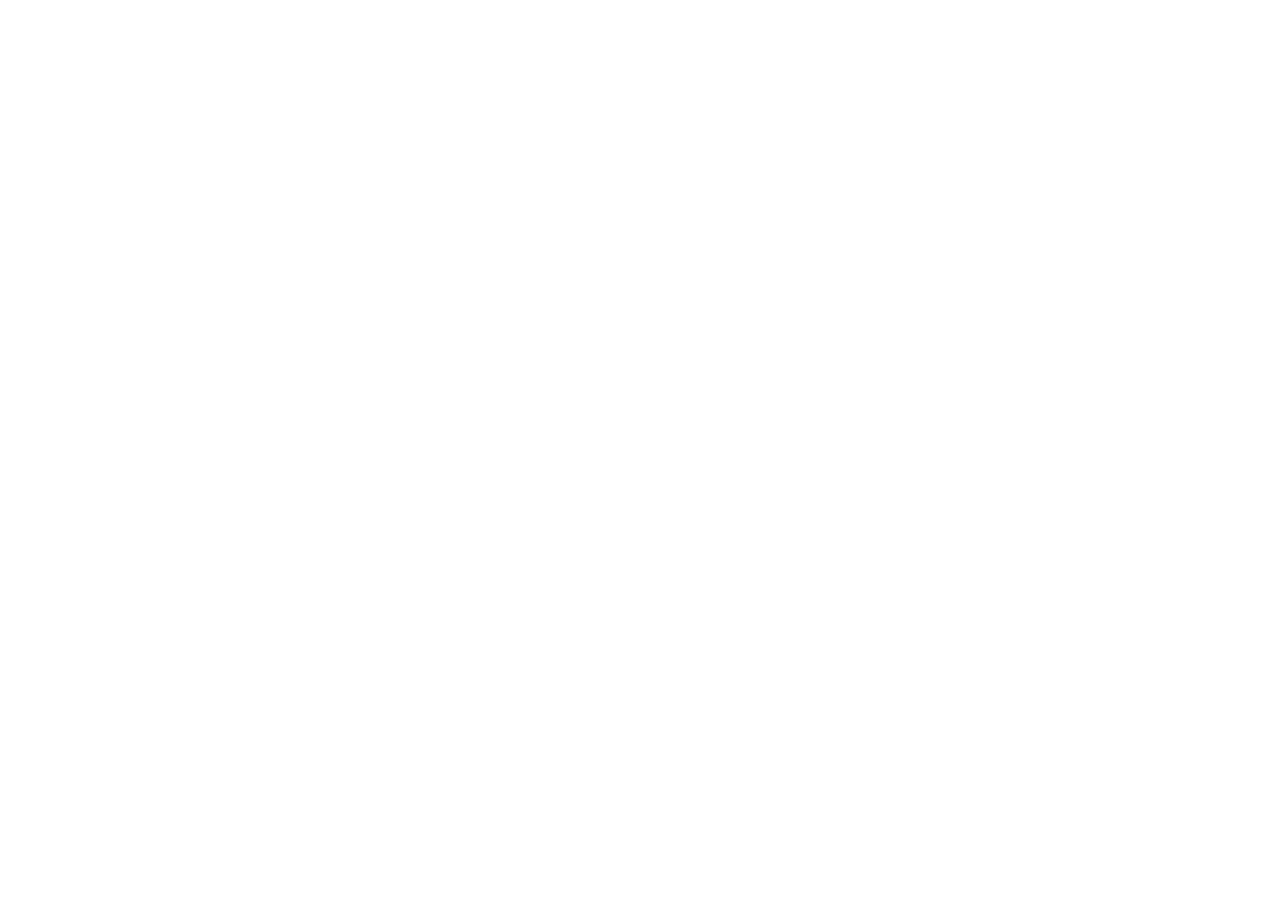
==== pages/home/index.html @ 1e530644 "Initial commit" ====
<!DOCTYPE html>
<html lang="pt-br">
  <head>
    <meta charset="UTF-8" />
    <meta http-equiv="X-UA-Compatible" content="IE=edge" />
    <meta name="viewport" content="width=device-width, initial-scale=1.0" />
    <link rel="stylesheet" href="/styles/globalStyles.css" />
    <link rel="stylesheet" href="index.css" />
    <title>Git Search</title>
  </head>
  <body>
    <main></main>
    <script src="index.js"></script>
  </body>
</html>
---- styles/globalStyles.css ----
* {
  margin: 0;
  padding: 0;
  box-sizing: border-box;
}

:root{
    --color-brand-1: #C2255C;
    --color-brand-2: #D6336C;
    --color-grey-1:  #191C1F;
    --color-grey-2:  #212529;
    --color-grey-3:  #33363A;
    --color-grey-4:  #373B3E;
    --color-grey-6:  #A6A8A9;
    --color-grey-7:  #FFFFFF;
    --color-alert:   #C22554;
}
---- pages/home/index.css ----
/* Desenvolva sua estilização aqui...*/
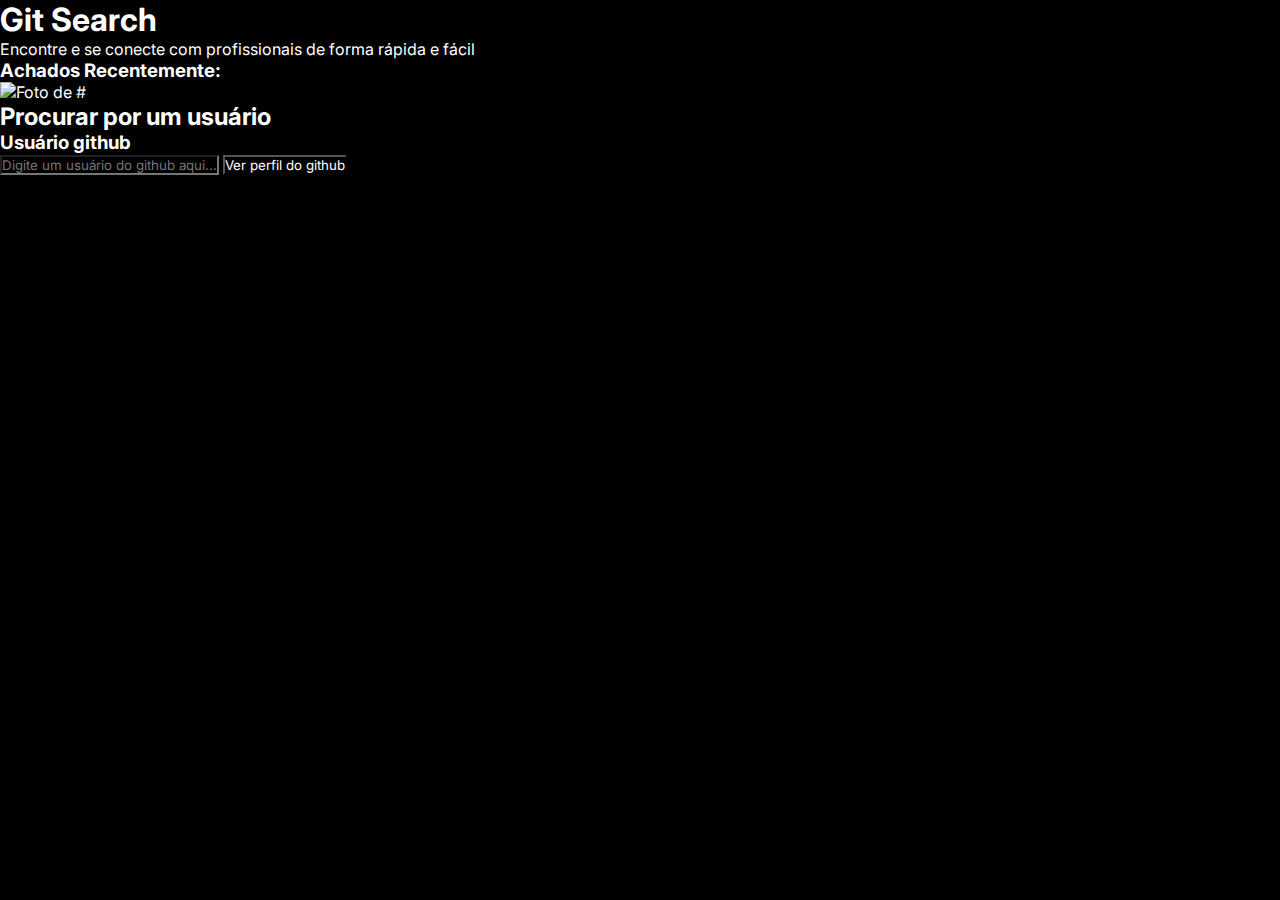
==== commit 03513773: "feat: html and css finished" ====
--- a/pages/home/index.html
+++ b/pages/home/index.html
@@ -4,12 +4,33 @@
     <meta charset="UTF-8" />
     <meta http-equiv="X-UA-Compatible" content="IE=edge" />
     <meta name="viewport" content="width=device-width, initial-scale=1.0" />
-    <link rel="stylesheet" href="/styles/globalStyles.css" />
-    <link rel="stylesheet" href="index.css" />
+    <link rel="stylesheet" href="../../styles/globalStyles.css" />
+    <link rel="stylesheet" href="./index.css" />
     <title>Git Search</title>
   </head>
   <body>
-    <main></main>
+    <main>
+      <section class="title">
+        <h1 class="pageTitle">Git Search</h1>
+        <p class="pageDescription">Encontre e se conecte com profissionais de forma rápida e fácil</p>
+        <div class="recents">
+          <h3 class="recentsTitle">Achados Recentemente:</h3>
+          <ul class="recentsList">
+            <li class="recentSearched">
+              <a class="imgContainer" href="#">
+                <img class="profilePic" src="#" alt="Foto de #" title="Acessar este perfil">
+              </a>
+            </li>
+          </ul>
+        </div>
+      </section>
+      <section class="searchUser">
+        <h2 class="searchTitle">Procurar por um usuário</h2>
+        <h3 searchDescription>Usuário github</h3>
+        <input class="searchInput" type="text" name="userToSearch" id="userToSearch" placeholder="Digite um usuário do github aqui...">
+        <button class="searchButton">Ver perfil do github</button>
+      </section>
+    </main>
     <script src="index.js"></script>
   </body>
 </html>
--- a/styles/globalStyles.css
+++ b/styles/globalStyles.css
@@ -1,10 +1,32 @@
+@import url('https://fonts.googleapis.com/css2?family=Inter:wght@400;500;600;700&display=swap');
+
 * {
   margin: 0;
   padding: 0;
   box-sizing: border-box;
+  list-style: none;
+  text-decoration: none;
+  font-family: 'Inter', sans-serif;
+  color: #FFFFFF;
+  background-color: #000000;
 }
 
 :root{
+    --size-1: 3rem;                 /* 48 */
+    --size-2: 2.75rem;              /* 44 */
+    --size-3: 2.5rem;               /* 40 */
+    --size-4: 2.25rem;              /* 36 */
+    --size-5: 2rem;                 /* 32 */
+    --size-6: 1.75rem;              /* 28 */
+    --size-7: 1.5rem;               /* 24 */
+    --size-8: 1.25rem;              /* 20 */
+    --size-9: 1rem;                 /* 16 */
+    --size-10: 0.75rem;             /* 12 */
+    --size-11: 0.5rem;              /* 08 */
+    --size-12: 0.25rem;             /* 04 */
+    --size-13: 0.125rem;            /* 02 */
+    --size-14: 0.0625rem;           /* 01 */
+
     --color-brand-1: #C2255C;
     --color-brand-2: #D6336C;
     --color-grey-1:  #191C1F;
@@ -14,4 +36,38 @@
     --color-grey-6:  #A6A8A9;
     --color-grey-7:  #FFFFFF;
     --color-alert:   #C22554;
+
+    --radius-1: 2rem;
+    --radius-2: 0.5rem;
+    --radius-3: 0.25rem;
+
+    --title-1: 2rem;                /* 32 */
+    --title-2: 1.5rem;              /* 24 */
+    --title-3: 1.25rem;             /* 20 */
+    --text-1:  1.25rem;             /* 20 */
+    --text-2:  1rem;                /* 16 */
+    --text-3:  0.875rem;            /* 14 */
+
+    --line-height-1: 3rem;          /* 48 */
+    --line-height-2: 1.8125rem;     /* 29 */
+    --line-height-3: 1.5rem;        /* 24 */
+    --line-height-4: 1.1875rem;     /* 19 */
+    --line-height-5: 1.3125rem;     /* 15 */
+    --line-height-6: 150%;          /* ?? */
+
+  
+    --font-weight-1: 700;
+    --font-weight-2: 600;
+    --font-weight-3: 500;
+    --font-weight-4: 400;
+  
+    --button-height-1: 2.375rem;    /* 38 */
+    --button-height-2: 1.75rem;     /* 28 */
+
+    --img-profile: 5rem;            /* 80 */
+  
+    --padding-btn-1: 0 1.5rem;       /* 24 */
+    --padding-btn-2: 0 0.5rem;       /* 08 */
+    --padding-cards: 2.5rem 1.75rem;
+
 }
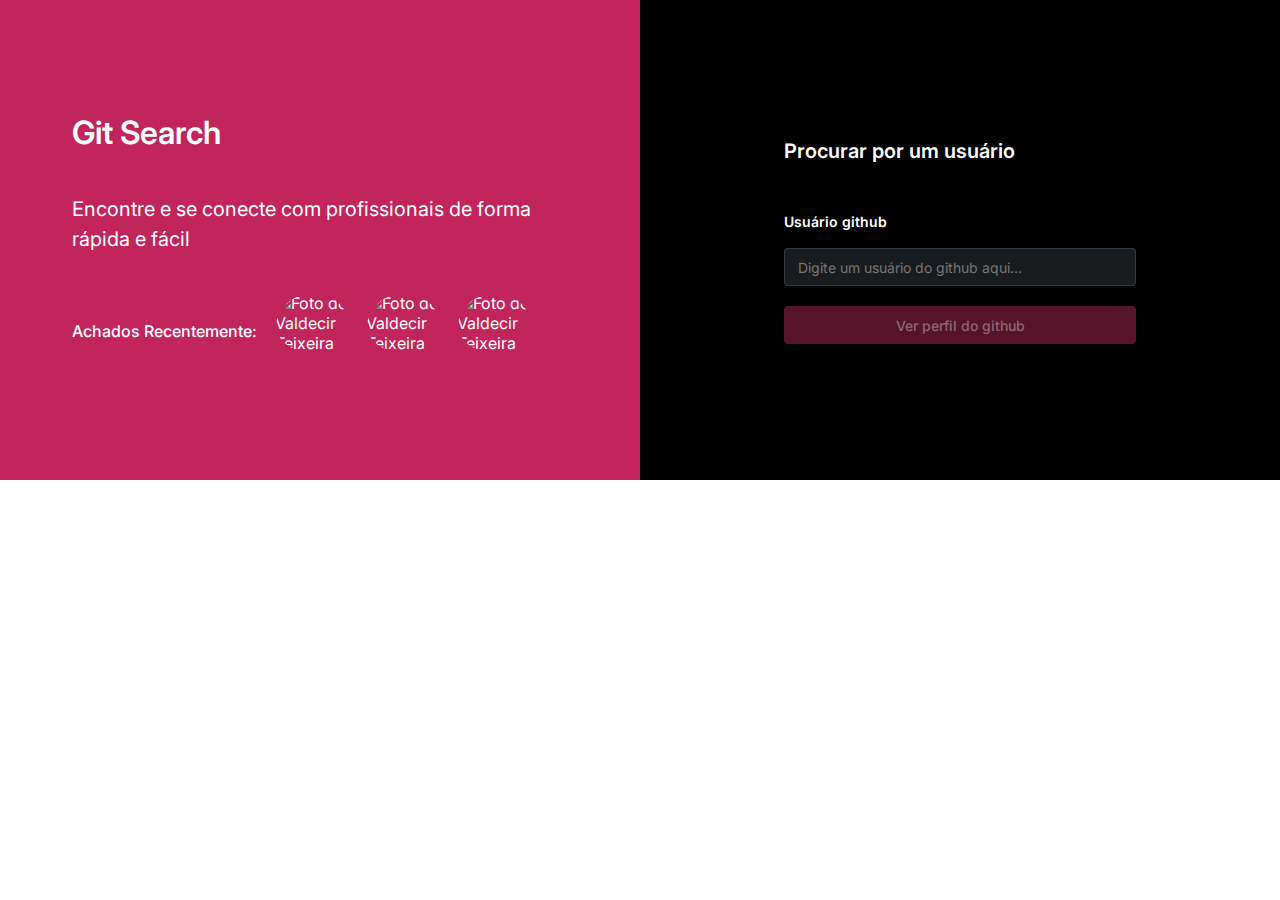
==== commit 6638be5d: "feat: css finished and showing last searched" ====
--- a/pages/home/index.html
+++ b/pages/home/index.html
@@ -5,32 +5,34 @@
     <meta http-equiv="X-UA-Compatible" content="IE=edge" />
     <meta name="viewport" content="width=device-width, initial-scale=1.0" />
     <link rel="stylesheet" href="../../styles/globalStyles.css" />
+    <link rel="stylesheet" href="../../styles/buttons.css" />
     <link rel="stylesheet" href="./index.css" />
     <title>Git Search</title>
   </head>
   <body>
     <main>
       <section class="title">
-        <h1 class="pageTitle">Git Search</h1>
-        <p class="pageDescription">Encontre e se conecte com profissionais de forma rápida e fácil</p>
-        <div class="recents">
-          <h3 class="recentsTitle">Achados Recentemente:</h3>
-          <ul class="recentsList">
-            <li class="recentSearched">
-              <a class="imgContainer" href="#">
-                <img class="profilePic" src="#" alt="Foto de #" title="Acessar este perfil">
-              </a>
-            </li>
-          </ul>
+        <div class="titleContainer">
+          <h1 class="pageTitle">Git Search</h1>
+          <p class="pageDescription">Encontre e se conecte com profissionais de forma rápida e fácil</p>
+          <div class="recents">
+            <h3 class="recentsTitle">Achados Recentemente:</h3>
+            <ul class="recentsList">
+            </ul>
+          </div>
         </div>
       </section>
       <section class="searchUser">
-        <h2 class="searchTitle">Procurar por um usuário</h2>
-        <h3 searchDescription>Usuário github</h3>
-        <input class="searchInput" type="text" name="userToSearch" id="userToSearch" placeholder="Digite um usuário do github aqui...">
-        <button class="searchButton">Ver perfil do github</button>
+        <div class="searchContainer">
+          <h2 class="searchTitle">Procurar por um usuário</h2>
+          <h3 class="searchDescription">Usuário github</h3>
+          <input class="searchInput" type="text" name="userToSearch" id="userToSearch" placeholder="Digite um usuário do github aqui...">
+          <p class="user-not-found hide">Usuário não encontrado</p>
+          <button class="searchButton">Ver perfil do github</button>
+          </div>
       </section>
     </main>
-    <script src="index.js"></script>
+    <script src="../../scripts/list.js"></script>
+    <script src="./index.js"></script>
   </body>
 </html>
--- a/styles/globalStyles.css
+++ b/styles/globalStyles.css
@@ -8,7 +8,6 @@
   text-decoration: none;
   font-family: 'Inter', sans-serif;
   color: #FFFFFF;
-  background-color: #000000;
 }
 
 :root{
@@ -47,6 +46,7 @@
     --text-1:  1.25rem;             /* 20 */
     --text-2:  1rem;                /* 16 */
     --text-3:  0.875rem;            /* 14 */
+    --text-4:  0.75rem;             /* 12 */
 
     --line-height-1: 3rem;          /* 48 */
     --line-height-2: 1.8125rem;     /* 29 */
@@ -54,7 +54,6 @@
     --line-height-4: 1.1875rem;     /* 19 */
     --line-height-5: 1.3125rem;     /* 15 */
     --line-height-6: 150%;          /* ?? */
-
   
     --font-weight-1: 700;
     --font-weight-2: 600;
--- a/styles/buttons.css
+++ b/styles/buttons.css
@@ -0,0 +1,98 @@
+.btn-1 {
+    height: var(--button-height-1);
+    background-color: var(--color-brand-2);
+    padding: var(--padding-btn-1);
+    border: none;
+    border-radius: var(--radius-2);
+    font-size: var(--text-3);
+    font-weight: var(--font-weight-2);
+    color: var(--color-grey-7);
+    cursor: pointer;
+}
+
+.btn-1:hover {
+    background-color: var(--color-brand-1);
+}
+
+.btn-2 {
+    height: var(--button-height-1);
+    background-color: var(--color-grey-3);
+    padding: var(--padding-btn-1);
+    border: none;
+    border-radius: var(--radius-2);
+    font-size: var(--text-3);
+    font-weight: var(--font-weight-2);
+    color: var(--color-grey-7);
+    cursor: pointer;
+}
+
+.btn-2:hover {
+    background-color: var(--color-grey-2);
+}
+
+.btn-3 {
+    height: var(--button-height-2);
+    background-color: var(--color-grey-3);
+    padding: var(--padding-btn-1);
+    border: 0.0625rem solid var(--color-grey-7);
+    border-radius: var(--radius-3);
+    font-size: var(--text-3);
+    font-weight: var(--font-weight-3);
+    color: var(--color-grey-7);
+    cursor: pointer;
+}
+
+.btn-3:hover {
+    background-color: var(--color-brand-2);
+}
+
+.searchButton {
+    height: var(--button-height-1);
+    background-color: rgba(214, 51, 108, 0.4);
+    padding: var(--padding-btn-1);
+    border: none;
+    border-radius: var(--radius-3);
+    font-size: var(--text-3);
+    font-weight: var(--font-weight-3);
+    color: rgba(255, 255, 255, 0.35);
+    margin-top: 1.25rem;
+}
+
+.searchButton-active {
+    height: var(--button-height-1);
+    background-color: var(--color-brand-2);
+    padding: var(--padding-btn-1);
+    border: none;
+    border-radius: var(--radius-3);
+    font-size: var(--text-3);
+    font-weight: var(--font-weight-3);
+    color: var(--color-grey-7);
+    cursor: pointer;
+    margin-top: 1.25rem;
+}
+
+.searchButton-active:hover {
+    background-color: var(--color-brand-1);
+}
+
+
+
+
+
+
+
+
+
+
+
+
+
+
+
+
+
+
+
+
+
+
--- a/pages/home/index.css
+++ b/pages/home/index.css
@@ -1 +1,224 @@
-/* Desenvolva sua estilização aqui...*/+body {
+    width: 26.5625rem;
+    max-width: 100vw;
+    min-height: 100vh;
+    margin: 0 auto;
+    display: flex;
+    flex-direction: column;
+}
+
+main {
+    display: flex;
+    flex-direction: column;
+    align-items: center;
+}
+
+.title {
+    margin: auto 0;
+    width: 100%;
+    height: 30rem;
+    background-color: var(--color-brand-1);
+}
+
+.titleContainer {
+    margin: auto 0;
+    width: 100%;
+    height: 30rem;
+    padding: 2rem;
+    display: flex;
+    justify-content: center;
+    flex-direction: column;
+}
+
+.pageTitle {
+    font-size: var(--title-1);
+    font-weight: var(--font-weight-2);
+    line-height: var(--line-height-6);
+    color: var(--color-grey-7);
+    margin-bottom: 2.3125rem;
+}
+
+.pageDescription {
+    font-size: var(--text-1);
+    font-weight: var(--font-weight-4);
+    line-height: var(--line-height-6);
+    color: var(--color-grey-7);
+    margin-bottom: 2.3125rem;
+}
+
+.recents {
+    display: flex;
+    flex-direction: column;
+    gap: 1rem;
+}
+
+.recentsTitle {
+    font-size: var(--text-2);
+    font-weight: var(--font-weight-3);
+    line-height: var(--line-height-6);
+    color: var(--color-grey-7);
+}
+
+.recentsList {
+    display: flex;
+    align-items: center;
+    gap: 0.6875rem;
+}
+
+.recentSearched {
+    width: 100%;
+    display: flex;
+    flex-direction: column;
+    align-items: center;
+    position: relative;
+}
+
+.dev-img-container {
+    width: var(--img-profile);
+    height: var(--img-profile);
+    overflow: hidden;
+    border-radius: 50%;
+    border: 0.125rem solid var(--color-brand-1);
+}
+
+.dev-pic {
+    width: 100%;
+    border-radius: 50%;
+}
+
+.showProfile {
+    width: 8.5rem;
+    height: 1.625rem;
+    background-color: var(--color-grey-7);
+    font-size: var(--text-4);
+    font-weight: var(--font-weight-3);
+    line-height: var(--line-height-6);
+    color: var(--color-grey-2);
+    border-radius: var(--radius-3);
+    border: none;
+    padding: 0 0.5rem;
+    position: absolute;
+    bottom: -1rem;
+    z-index: 1;
+    visibility: hidden;
+}
+
+.recentSearched:hover .dev-img-container {
+    border: 0.125rem solid var(--color-grey-7);
+}
+
+.recentSearched:hover .showProfile {
+    visibility: visible;
+}
+
+.searchUser {
+    margin: auto 0;
+    width: 100%;
+    background-color: #000000;
+}
+
+.searchContainer {
+    margin: auto 0;
+    height: 30rem;
+    padding: 2rem;
+    display: flex;
+    justify-content: center;
+    flex-direction: column;
+}
+
+.searchTitle {
+    font-size: var(--text-1);
+    font-weight: var(--font-weight-2);
+    line-height: var(--line-height-6);
+    color: var(--color-grey-7);
+    margin-bottom: 2.8125rem;
+}
+
+.searchDescription {
+    font-size: var(--text-3);
+    font-weight: var(--font-weight-2);
+    line-height: var(--line-height-6);
+    color: var(--color-grey-7);
+    margin-bottom: 1rem;
+}
+
+.searchInput {
+    padding-left: 0.8125rem;
+    height: 2.375rem;
+    background-color: var(--color-grey-1);
+    font-size: var(--text-3);
+    font-weight: var(--font-weight-4);
+    color: rgba(255, 255, 255, 0.5);
+    border: 0.0625rem solid rgba(255, 255, 255, 0.12);
+    border-radius: var(--radius-3);
+}
+
+.searchInput:focus {
+    border: 0.0625rem solid var(--color-grey-7);
+    outline: var(--color-grey-7);
+}
+
+.user-not-found {
+    color: var(--color-brand-1);
+    margin-top: 1rem;
+}
+
+.show {
+    display: block;
+}
+
+.hide {
+    display: none;
+}
+
+@media(min-width: 63rem){
+    body {
+        width: 100vw;
+    }
+    main {
+        flex-direction: row;
+    }
+    .title {
+        width: 50%;
+    }
+    .titleContainer {
+        margin: 0 auto;
+        width: 35rem;
+    }
+    .recents {
+        flex-direction: row;
+        align-items: center;
+    }
+    .searchUser {
+        width: 50%;
+        display: flex;
+        align-items: center;
+        justify-items: center;
+    }
+    .searchContainer {
+        width: 26rem;
+        margin: 0 auto;
+    }
+}
+
+
+
+
+
+
+
+
+
+
+
+
+
+
+
+
+
+
+
+
+
+
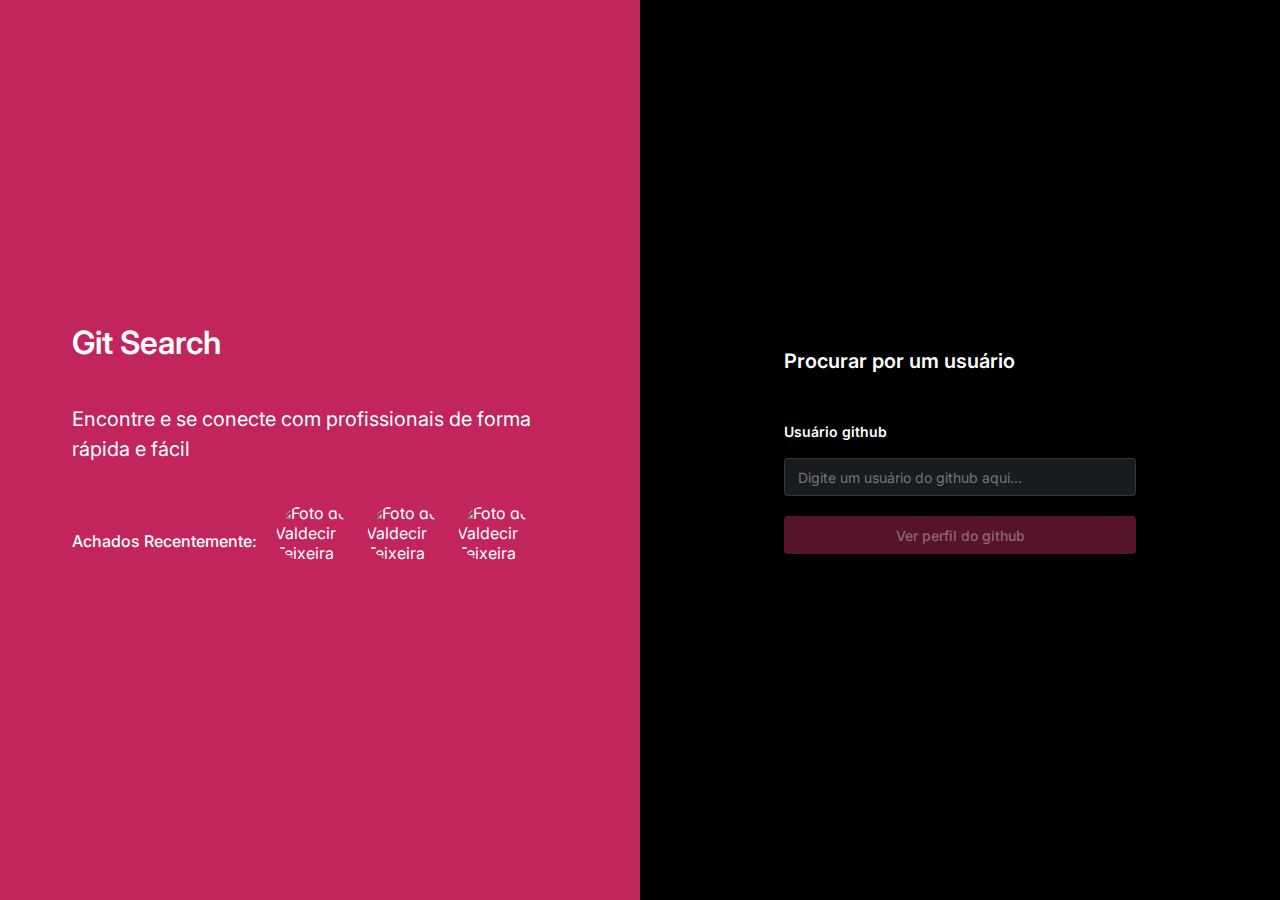
==== commit 70dcf6d0: "feat: search animation working" ====
--- a/pages/home/index.html
+++ b/pages/home/index.html
@@ -28,7 +28,7 @@
           <h3 class="searchDescription">Usuário github</h3>
           <input class="searchInput" type="text" name="userToSearch" id="userToSearch" placeholder="Digite um usuário do github aqui...">
           <p class="user-not-found hide">Usuário não encontrado</p>
-          <button class="searchButton">Ver perfil do github</button>
+          <button id="searchButton" class="searchButton">Ver perfil do github</button>
           </div>
       </section>
     </main>
--- a/pages/home/index.css
+++ b/pages/home/index.css
@@ -171,15 +171,34 @@
     display: none;
 }
 
+.loading {
+    animation: spinner 1s infinite linear;
+}
+
+@keyframes spinner {
+    0% {
+        transform: rotate(0);
+    }
+    100% {
+        transform: rotate(360deg);
+    }
+}
+
 @media(min-width: 63rem){
     body {
-        width: 100vw;
+        min-width: 100vw;
+        min-height: 100vh;
     }
     main {
         flex-direction: row;
     }
     .title {
         width: 50%;
+        min-height: 100vh;
+        display: flex;
+        align-items: center;
+        justify-items: center;
+
     }
     .titleContainer {
         margin: 0 auto;
@@ -191,6 +210,7 @@
     }
     .searchUser {
         width: 50%;
+        min-height: 100vh;
         display: flex;
         align-items: center;
         justify-items: center;
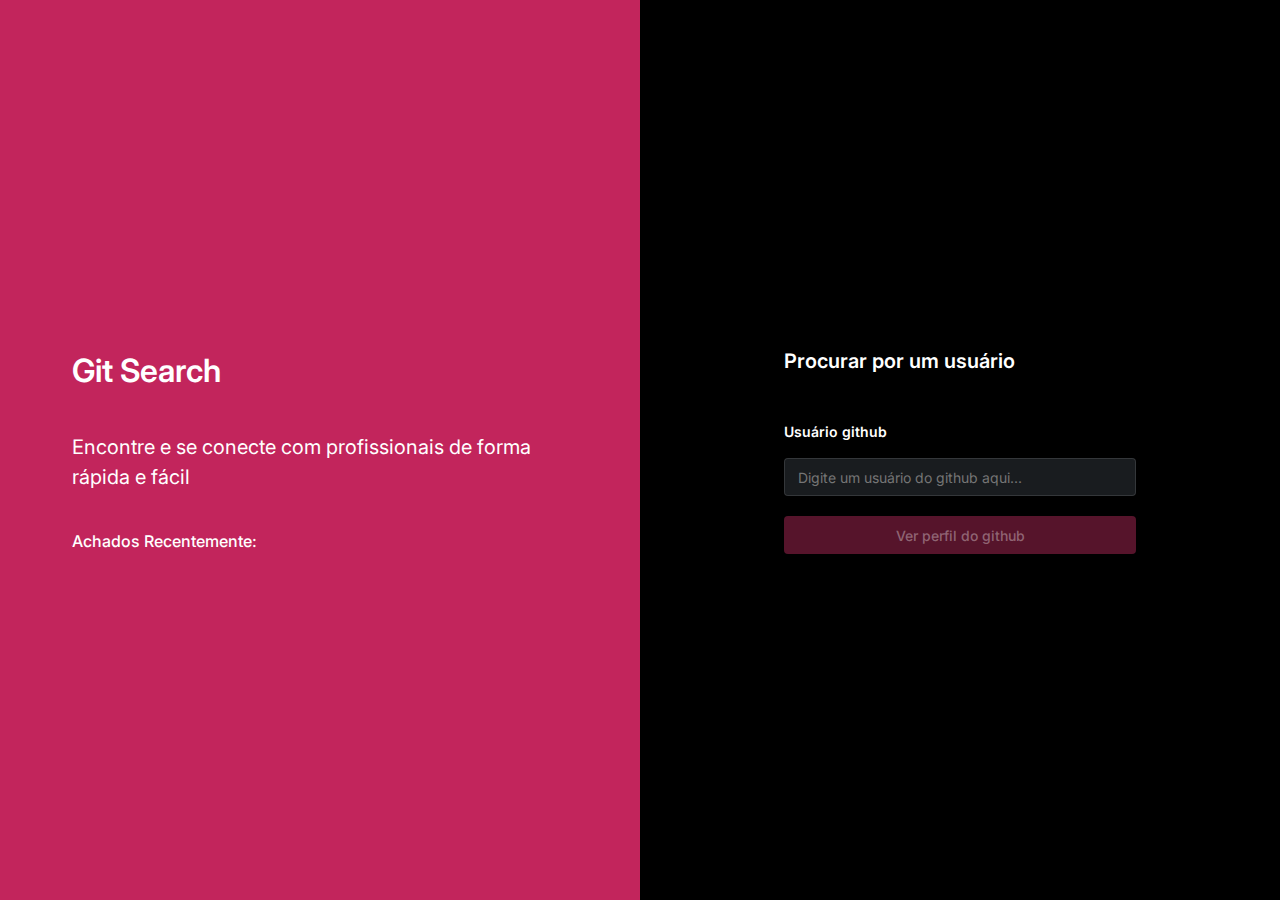
==== commit 4d4a0652: "feat: finished" ====
--- a/pages/home/index.html
+++ b/pages/home/index.html
@@ -26,7 +26,7 @@
         <div class="searchContainer">
           <h2 class="searchTitle">Procurar por um usuário</h2>
           <h3 class="searchDescription">Usuário github</h3>
-          <input class="searchInput" type="text" name="userToSearch" id="userToSearch" placeholder="Digite um usuário do github aqui...">
+          <input id="searchInput" class="searchInput" type="text" name="userToSearch" id="userToSearch" placeholder="Digite um usuário do github aqui...">
           <p class="user-not-found hide">Usuário não encontrado</p>
           <button id="searchButton" class="searchButton">Ver perfil do github</button>
           </div>
